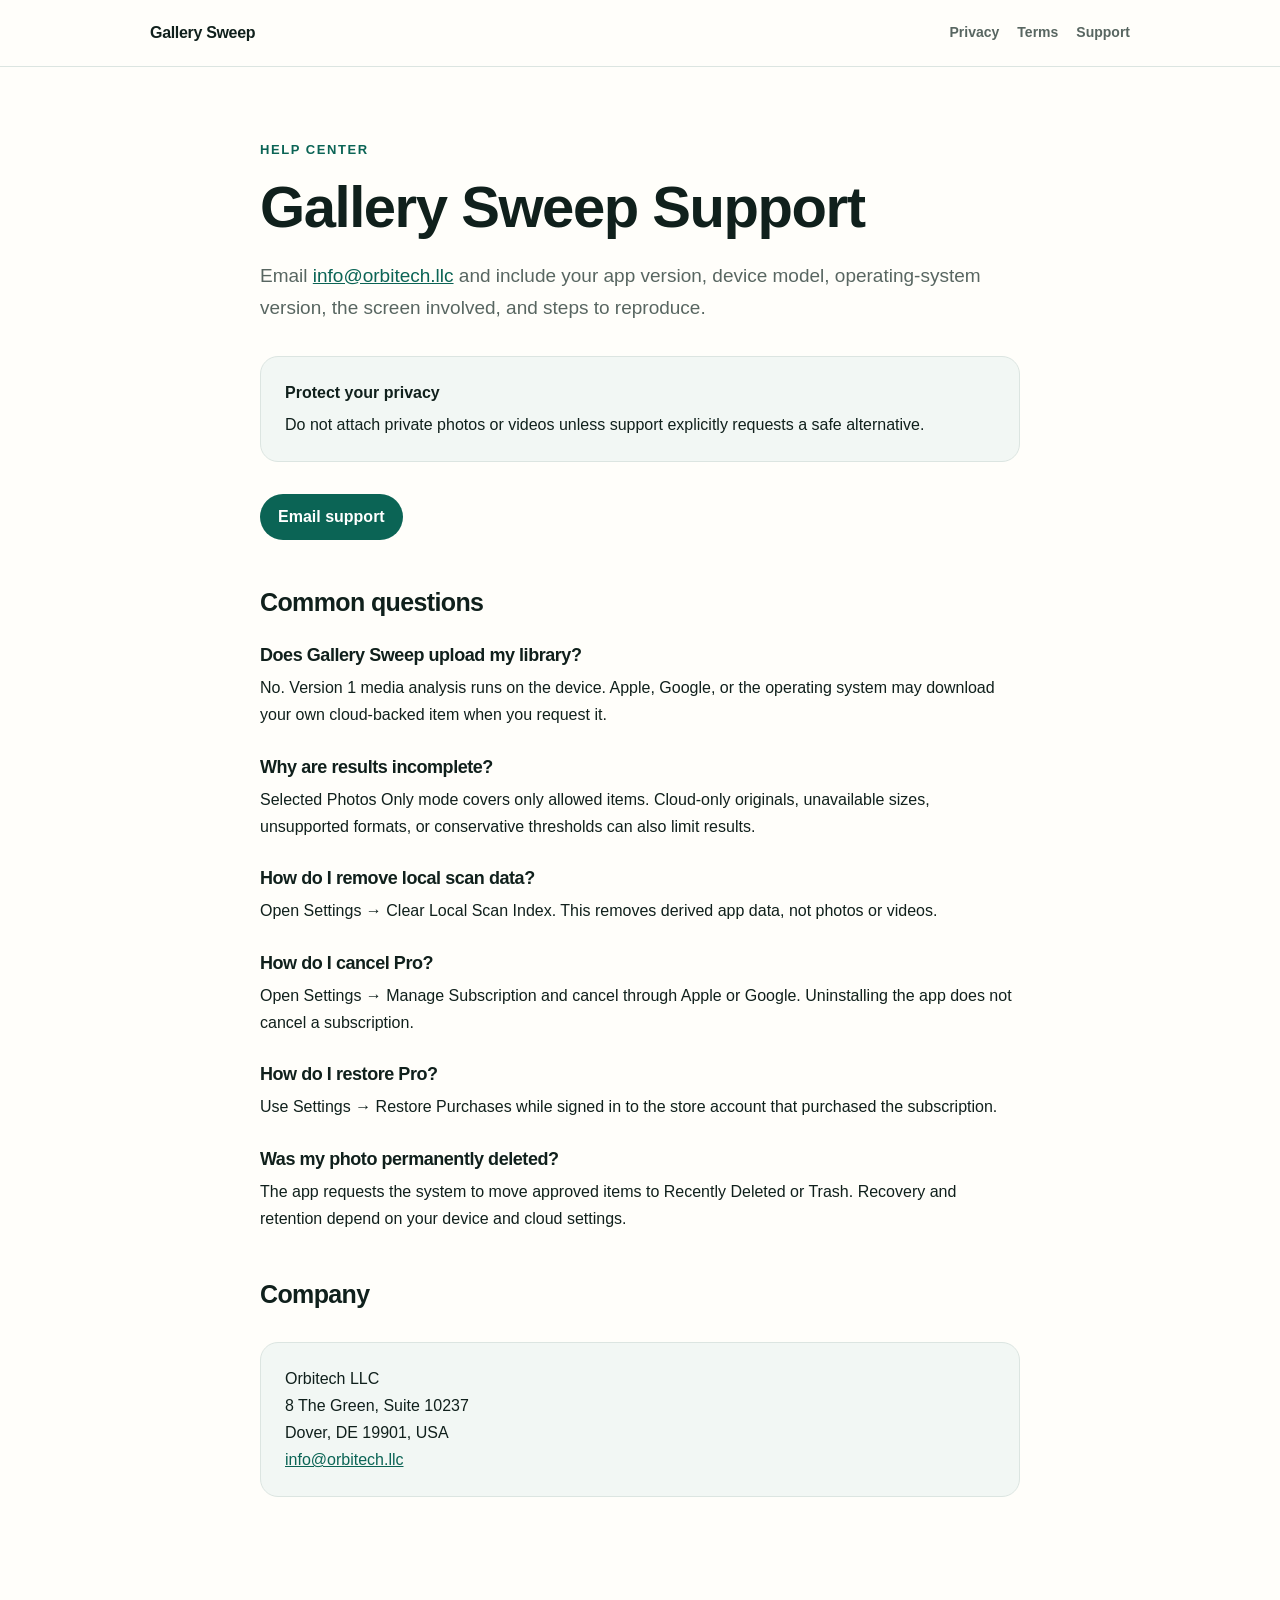
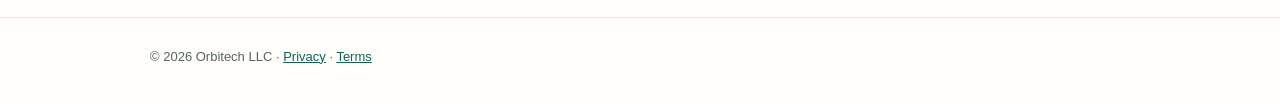
==== support.html @ 792b47d9 "Publish Gallery Sweep legal and support site" ====
<!doctype html>
<html lang="en-US">
<head>
  <meta charset="utf-8">
  <meta name="viewport" content="width=device-width, initial-scale=1">
  <meta name="description" content="Official support for Gallery Sweep by Orbitech LLC.">
  <title>Support — Gallery Sweep</title>
  <link rel="stylesheet" href="styles.css">
</head>
<body>
  <header class="site-header"><nav class="nav" aria-label="Primary"><a class="brand" href="index.html">Gallery Sweep</a><div class="nav-links"><a href="privacy.html">Privacy</a><a href="terms.html">Terms</a><a href="support.html" aria-current="page">Support</a></div></nav></header>
  <main>
    <p class="eyebrow">Help center</p>
    <h1>Gallery Sweep Support</h1>
    <p class="lede">Email <a href="mailto:info@orbitech.llc">info@orbitech.llc</a> and include your app version, device model, operating-system version, the screen involved, and steps to reproduce.</p>
    <div class="notice"><strong>Protect your privacy</strong>Do not attach private photos or videos unless support explicitly requests a safe alternative.</div>
    <a class="action" href="mailto:info@orbitech.llc">Email support</a>

    <h2>Common questions</h2>
    <h3>Does Gallery Sweep upload my library?</h3>
    <p>No. Version 1 media analysis runs on the device. Apple, Google, or the operating system may download your own cloud-backed item when you request it.</p>

    <h3>Why are results incomplete?</h3>
    <p>Selected Photos Only mode covers only allowed items. Cloud-only originals, unavailable sizes, unsupported formats, or conservative thresholds can also limit results.</p>

    <h3>How do I remove local scan data?</h3>
    <p>Open Settings → Clear Local Scan Index. This removes derived app data, not photos or videos.</p>

    <h3>How do I cancel Pro?</h3>
    <p>Open Settings → Manage Subscription and cancel through Apple or Google. Uninstalling the app does not cancel a subscription.</p>

    <h3>How do I restore Pro?</h3>
    <p>Use Settings → Restore Purchases while signed in to the store account that purchased the subscription.</p>

    <h3>Was my photo permanently deleted?</h3>
    <p>The app requests the system to move approved items to Recently Deleted or Trash. Recovery and retention depend on your device and cloud settings.</p>

    <h2>Company</h2>
    <div class="contact-card">Orbitech LLC<br>8 The Green, Suite 10237<br>Dover, DE 19901, USA<br><a href="mailto:info@orbitech.llc">info@orbitech.llc</a></div>
  </main>
  <footer><div class="footer-inner">© 2026 Orbitech LLC · <a href="privacy.html">Privacy</a> · <a href="terms.html">Terms</a></div></footer>
</body>
</html>
---- styles.css ----
:root {
  color-scheme: light;
  --ink: #10201c;
  --muted: #586661;
  --line: #dce5e1;
  --paper: #fffefa;
  --mist: #f2f7f4;
  --brand: #0b6455;
  --brand-dark: #07483e;
}

* { box-sizing: border-box; }

html { scroll-behavior: smooth; }

body {
  margin: 0;
  background: var(--paper);
  color: var(--ink);
  font: 16px/1.7 -apple-system, BlinkMacSystemFont, "Segoe UI", sans-serif;
  text-rendering: optimizeLegibility;
}

a { color: var(--brand); }
a:hover { color: var(--brand-dark); }

.site-header {
  border-bottom: 1px solid var(--line);
  background: rgba(255, 254, 250, .94);
  position: sticky;
  top: 0;
  z-index: 2;
  backdrop-filter: blur(12px);
}

.nav {
  width: min(100% - 32px, 980px);
  min-height: 66px;
  margin: auto;
  display: flex;
  align-items: center;
  justify-content: space-between;
  gap: 24px;
}

.brand {
  color: var(--ink);
  font-weight: 750;
  text-decoration: none;
  letter-spacing: -.02em;
}

.nav-links { display: flex; gap: 18px; flex-wrap: wrap; }
.nav-links a { color: var(--muted); text-decoration: none; font-size: 14px; font-weight: 600; }

main {
  width: min(100% - 32px, 760px);
  margin: 0 auto;
  padding: 72px 0 88px;
}

.eyebrow {
  margin: 0 0 12px;
  color: var(--brand);
  font-size: 13px;
  font-weight: 800;
  letter-spacing: .12em;
  text-transform: uppercase;
}

h1, h2, h3 { line-height: 1.18; letter-spacing: -.025em; }
h1 { margin: 0 0 18px; font-size: clamp(38px, 7vw, 58px); }
h2 { margin: 48px 0 14px; font-size: 25px; }
h3 { margin: 28px 0 8px; font-size: 18px; }
p { margin: 0 0 18px; }

.lede { color: var(--muted); font-size: 19px; }
.meta { color: var(--muted); font-size: 14px; }

.notice,
.contact-card {
  margin: 32px 0;
  padding: 22px 24px;
  background: var(--mist);
  border: 1px solid var(--line);
  border-radius: 18px;
}

.notice strong { display: block; margin-bottom: 5px; }

.action {
  display: inline-flex;
  align-items: center;
  justify-content: center;
  min-height: 46px;
  padding: 0 18px;
  border-radius: 999px;
  background: var(--brand);
  color: white;
  font-weight: 700;
  text-decoration: none;
}
.action:hover { background: var(--brand-dark); color: white; }

footer {
  border-top: 1px solid var(--line);
  color: var(--muted);
  font-size: 13px;
}

.footer-inner {
  width: min(100% - 32px, 980px);
  margin: auto;
  padding: 28px 0 36px;
}

@media (max-width: 620px) {
  .nav { align-items: flex-start; flex-direction: column; padding: 16px 0; gap: 10px; }
  .site-header { position: static; }
  main { padding-top: 48px; }
}
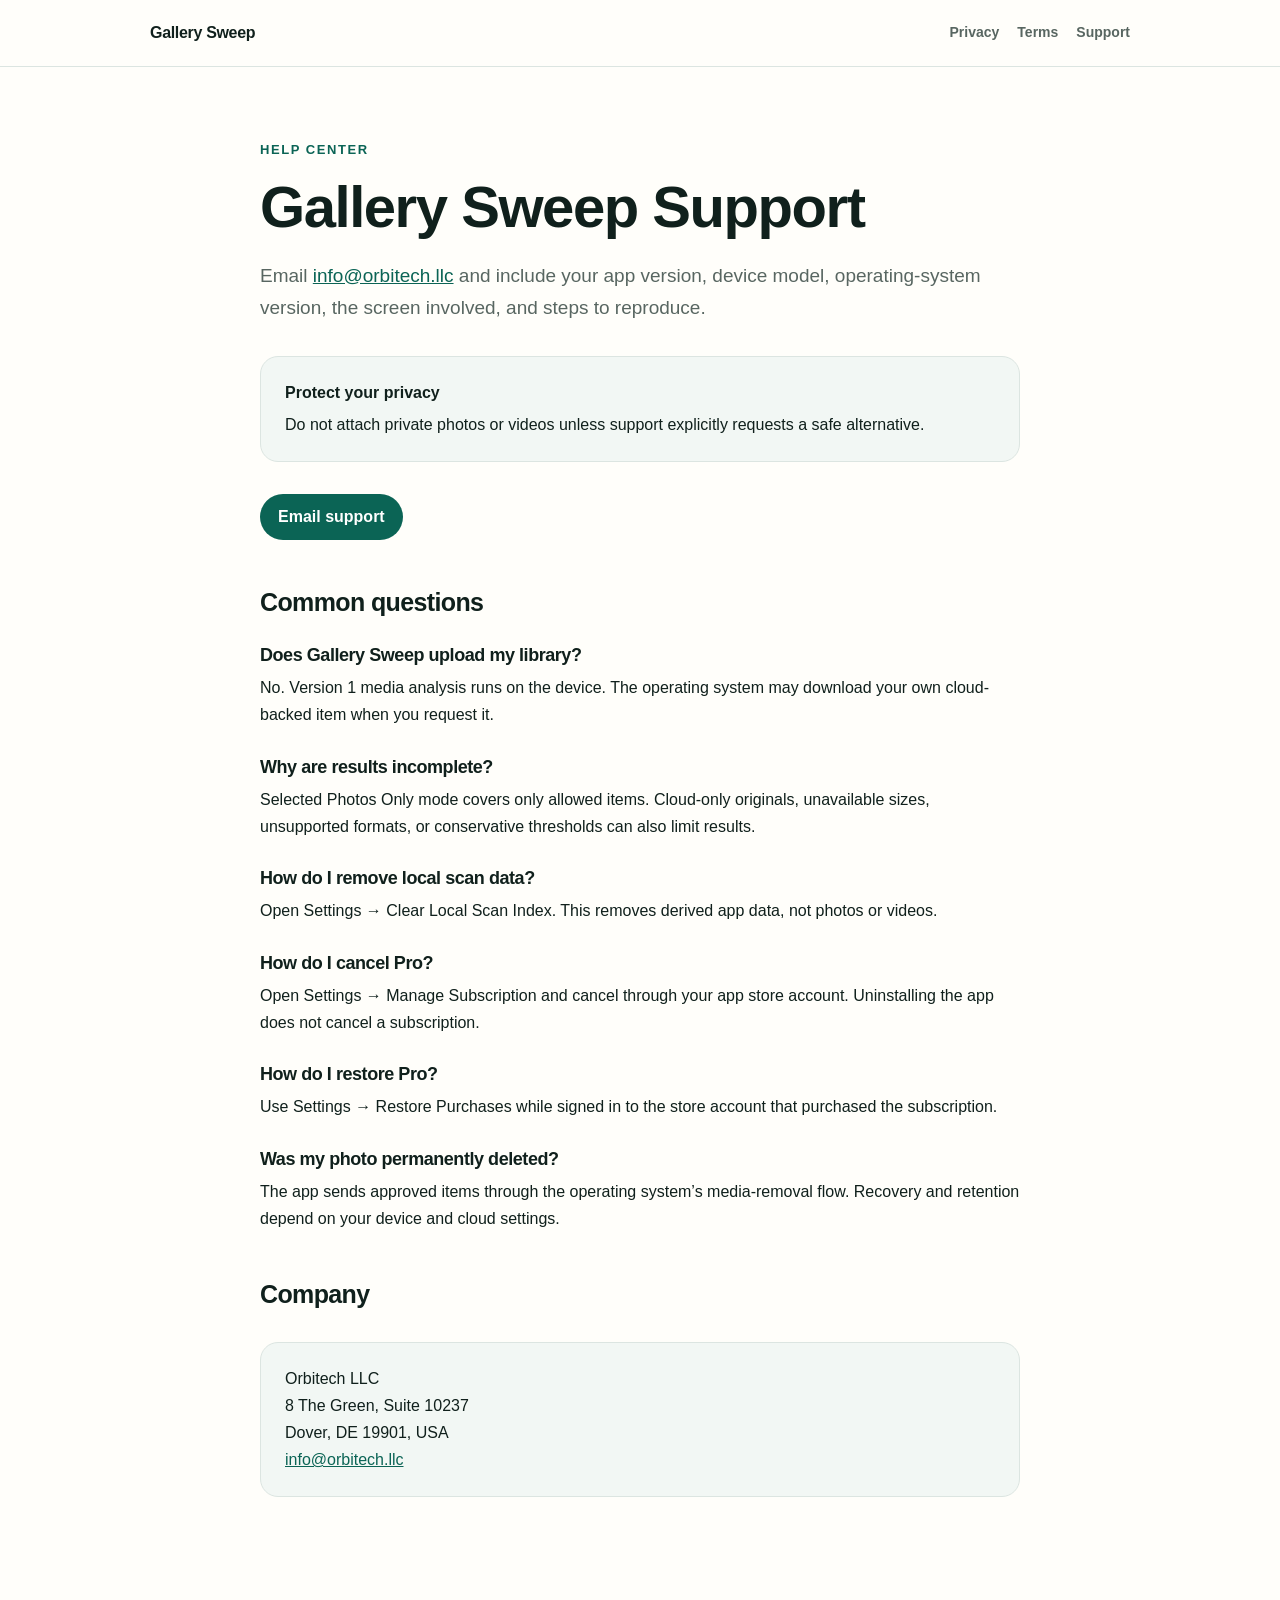
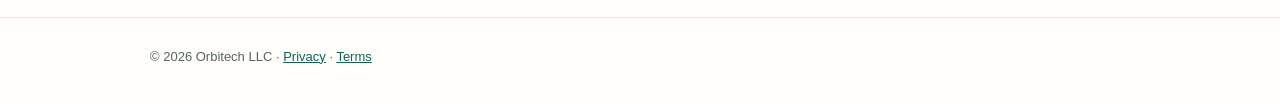
==== commit 69d23d1e: "Make App Store legal pages platform neutral" ====
--- a/support.html
+++ b/support.html
@@ -18,7 +18,7 @@
 
     <h2>Common questions</h2>
     <h3>Does Gallery Sweep upload my library?</h3>
-    <p>No. Version 1 media analysis runs on the device. Apple, Google, or the operating system may download your own cloud-backed item when you request it.</p>
+    <p>No. Version 1 media analysis runs on the device. The operating system may download your own cloud-backed item when you request it.</p>
 
     <h3>Why are results incomplete?</h3>
     <p>Selected Photos Only mode covers only allowed items. Cloud-only originals, unavailable sizes, unsupported formats, or conservative thresholds can also limit results.</p>
@@ -27,13 +27,13 @@
     <p>Open Settings → Clear Local Scan Index. This removes derived app data, not photos or videos.</p>
 
     <h3>How do I cancel Pro?</h3>
-    <p>Open Settings → Manage Subscription and cancel through Apple or Google. Uninstalling the app does not cancel a subscription.</p>
+    <p>Open Settings → Manage Subscription and cancel through your app store account. Uninstalling the app does not cancel a subscription.</p>
 
     <h3>How do I restore Pro?</h3>
     <p>Use Settings → Restore Purchases while signed in to the store account that purchased the subscription.</p>
 
     <h3>Was my photo permanently deleted?</h3>
-    <p>The app requests the system to move approved items to Recently Deleted or Trash. Recovery and retention depend on your device and cloud settings.</p>
+    <p>The app sends approved items through the operating system’s media-removal flow. Recovery and retention depend on your device and cloud settings.</p>
 
     <h2>Company</h2>
     <div class="contact-card">Orbitech LLC<br>8 The Green, Suite 10237<br>Dover, DE 19901, USA<br><a href="mailto:info@orbitech.llc">info@orbitech.llc</a></div>
